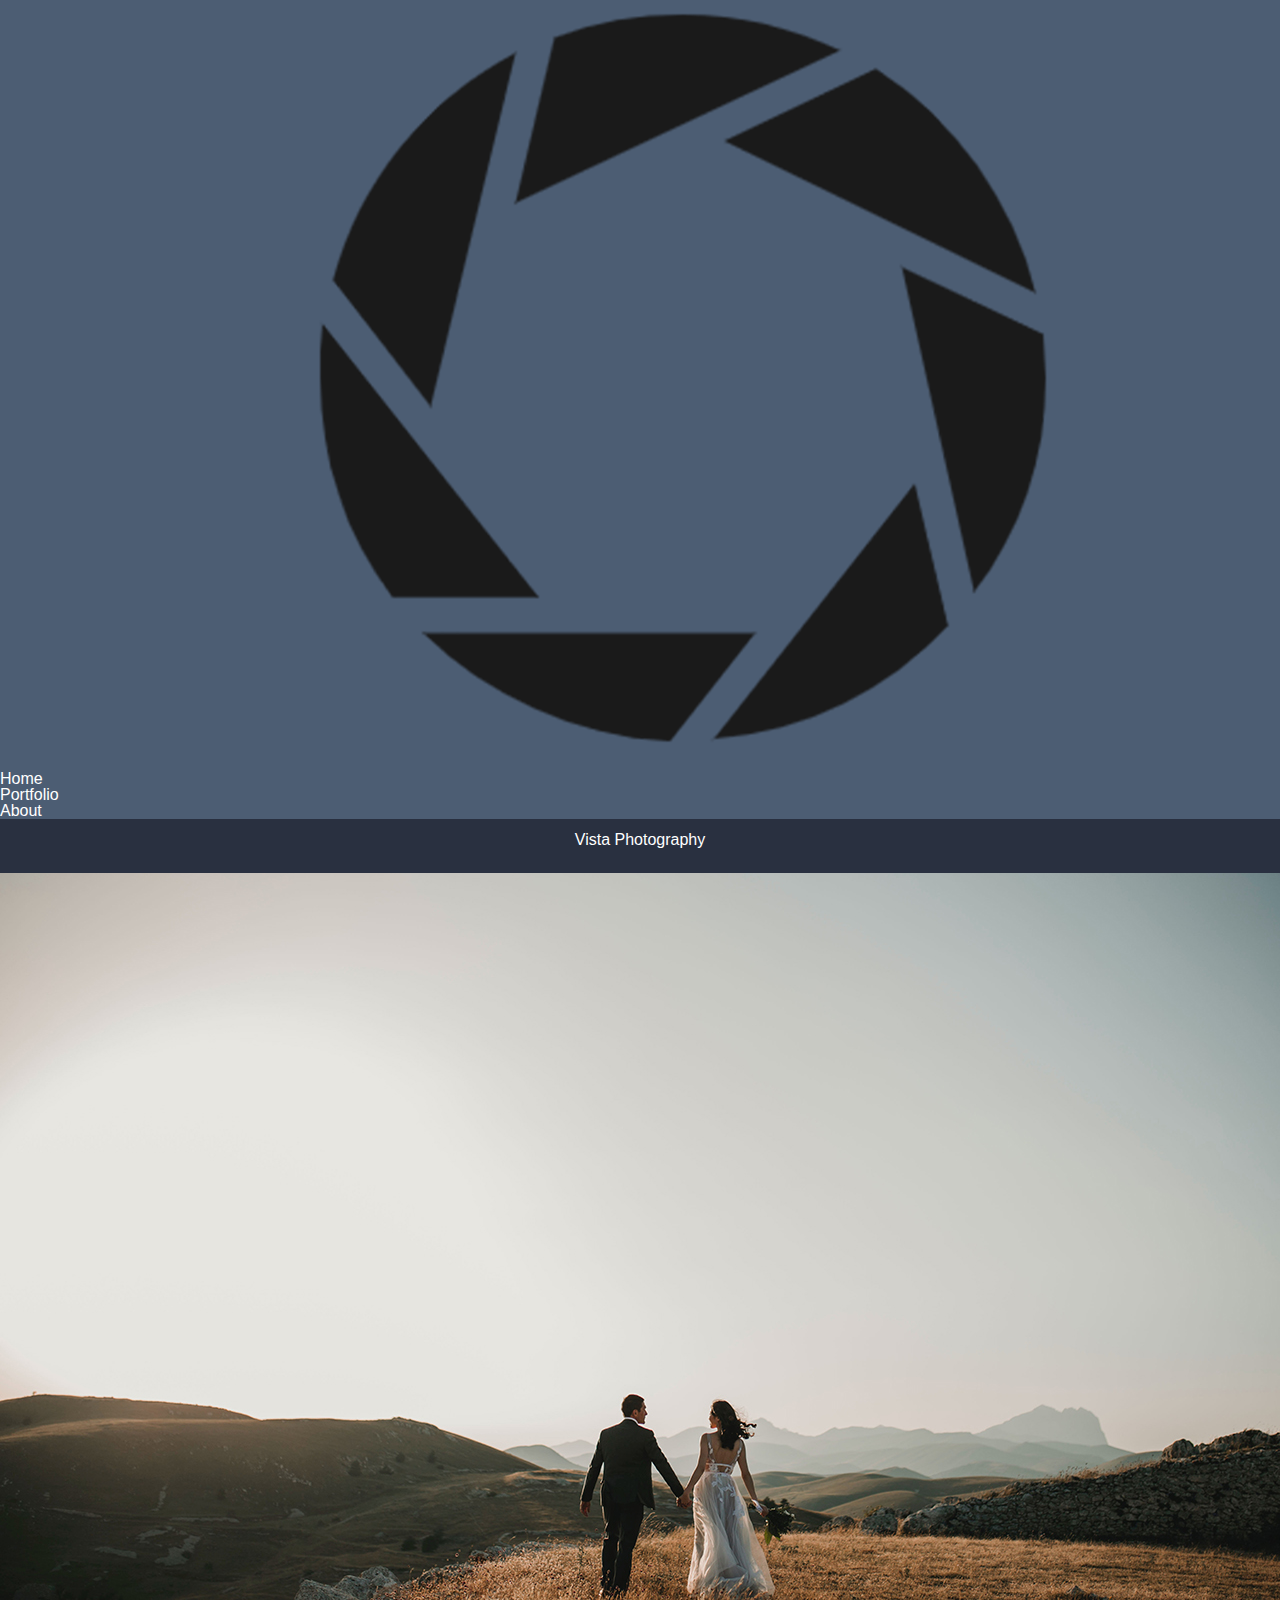
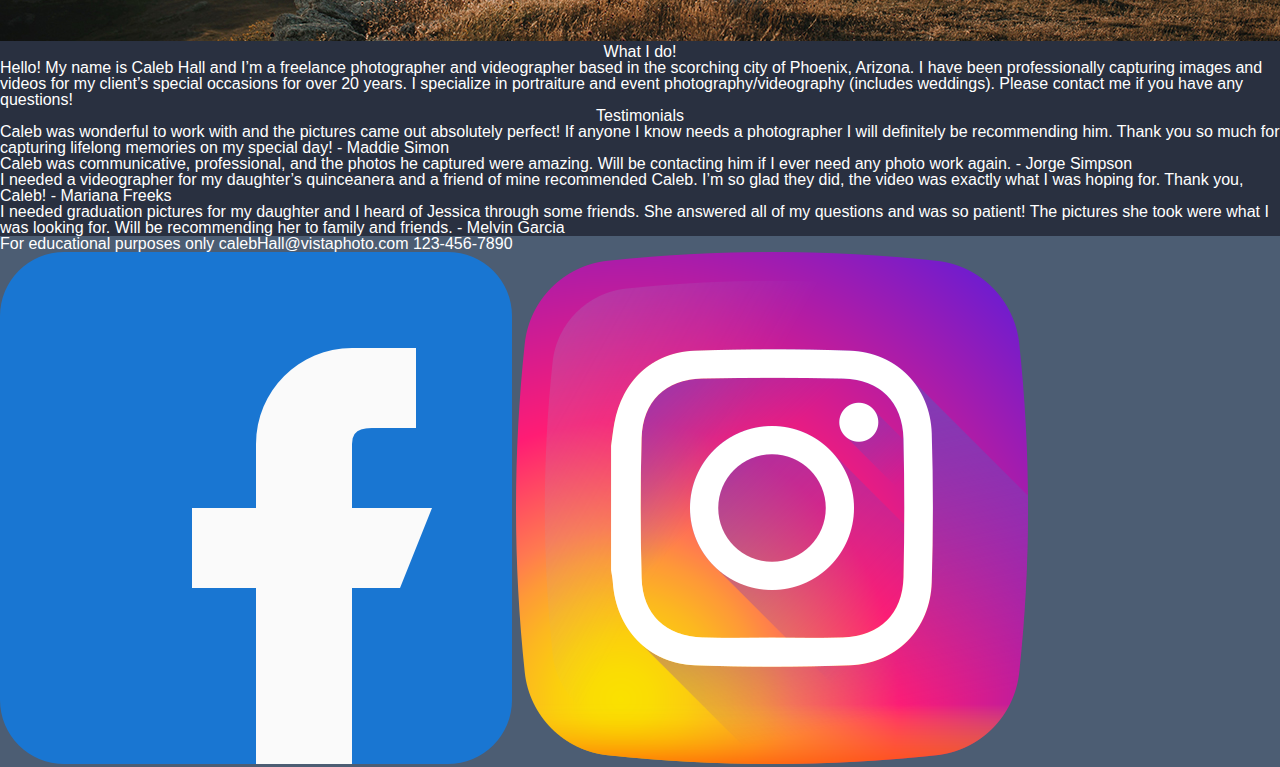
==== vista-photo/index.html @ 182d515e "Add files via upload" ====
<!DOCTYPE html>
<html lang="en">
  <head>
    <title>Vista Photography</title>
    <meta charset="utf-8" />
    <link rel="stylesheet" href="index.css">
    <meta name="viewport" content="width=device-width, initial-scale=1.0">
    <meta name="author" content="Marc Bernardino" />
    <meta name="description" content="Portfolio website for Responsive website class at arizona state university" />
    <link rel="icon" href="aperture.svg" />
  </head>
  <body>
    <header>
      <a href="index.html"><img src="images/aperture.png" alt="Logo for the company that looks like the blades in the camera that control aperture or how much the lens lets in light." /></a>
      <nav>
        <ul>
          <li><a href="index.html">Home</a></li>
          <li><a href="portfolio.html">Portfolio</a></li>
          <li><a href="about.html">About</a></li>
        </ul>
      </nav>
    </header>
    <main>
      <section id="hero">
        <h1>Vista Photography</h1>
        <img src="images/hero_desktop.jpg" alt="wedding photo overlooking the mountains" />
      </section>
      <section>
        <h2>What I do!</h2>
        <p>
          Hello! My name is Caleb Hall and I’m a freelance photographer and
          videographer based in the scorching city of Phoenix, Arizona. I have
          been professionally capturing images and videos for my client’s special
          occasions for over 20 years. I specialize in portraiture and event
          photography/videography (includes weddings). Please contact me if you
          have any questions!
        </p>
      </section>
      <section id="testimonials">
        <h2>Testimonials</h2>
        <ul>
          <li>
            Caleb was wonderful to work with and the pictures came out absolutely
            perfect! If anyone I know needs a photographer I will definitely be
            recommending him. Thank you so much for capturing lifelong memories on
            my special day! - Maddie Simon
          </li>
          <li>
            Caleb was communicative, professional, and the photos he captured were
            amazing. Will be contacting him if I ever need any photo work again. -
            Jorge Simpson
          </li>
          <li>
            I needed a videographer for my daughter’s quinceanera and a friend of
            mine recommended Caleb. I’m so glad they did, the video was exactly
            what I was hoping for. Thank you, Caleb! - Mariana Freeks
          </li>
          <li>
            I needed graduation pictures for my daughter and I heard of Jessica
            through some friends. She answered all of my questions and was so
            patient! The pictures she took were what I was looking for. Will be
            recommending her to family and friends. - Melvin Garcia
          </li>
        </ul>
      </section>
    </main>
    <footer>
      <p>For educational purposes only calebHall@vistaphoto.com 123-456-7890</p>
      <a href="facebook.com"><img src="images/facebook.png" alt="facebook logo that links to vista photo facebook page"/></a>
      <a href="instagram.com"><img src="images/instagram.png" alt="instagram logo that links to vista photo instagram page"/></a>
    </footer>
  </body>
</html>
---- vista-photo/index.css ----
/* http://meyerweb.com/eric/tools/css/reset/ 
   v2.0 | 20110126
   License: none (public domain)
*/

html, body, div, span, applet, object, iframe,
h1, h2, h3, h4, h5, h6, p, blockquote, pre,
a, abbr, acronym, address, big, cite, code,
del, dfn, em, img, ins, kbd, q, s, samp,
small, strike, strong, sub, sup, tt, var,
b, u, i, center,
dl, dt, dd, ol, ul, li,
fieldset, form, label, legend,
table, caption, tbody, tfoot, thead, tr, th, td,
article, aside, canvas, details, embed, 
figure, figcaption, footer, header, hgroup, 
menu, nav, output, ruby, section, summary,
time, mark, audio, video {
	margin: 0;
	padding: 0;
	border: 0;
	font-size: 100%;
	font: inherit;
	vertical-align: baseline;
}
/* HTML5 display-role reset for older browsers */
article, aside, details, figcaption, figure, 
footer, header, hgroup, menu, nav, section {
	display: block;
}
body {
	line-height: 1;
}
ol, ul {
	list-style: none;
}
blockquote, q {
	quotes: none;
}
blockquote:before, blockquote:after,
q:before, q:after {
	content: '';
	content: none;
}
table {
	border-collapse: collapse;
	border-spacing: 0;
}

/* END OF CSS RESET */

/* START OF GLOBAL STYLES */

* {
	color: white;
}

header {
	background-color: #4C5D73;
	font-family: Oranienbaum, sans-serif;
}

body {
	font-family: arial, sans-serif;
}

li a {
	text-decoration: none;
}

main {
	background-color: #293040;
}

h1 {
	font-family: Oranienbaum, sans-serif;
	text-align: center;
	padding-top: 1%;
	margin-bottom: 2%;
}

h2 {
	text-align: center;
}

footer {
	background-color: #4C5D73;
}

/* END OF GLOBAL STYLES*/

@media (max-width: 500px) {
	/* floated the img to the left. This made it so the nav can be to the right*/
	header img{
		float: left;
		height: auto;
		max-width: 20%;
		padding-top: 2%;
	}

	/*Used flexbox to make the nav responsive*/
	nav {
		display: flex;
		font-size: 1.8em;
		padding-top: 5%;
		padding-bottom: 2%;
		justify-content: center;
	}

	/*inline to have the nav horizontal instead of stacking vertically*/
	header nav ul li {
		display: inline;
	}
	
	/*Resized img and made the width 100% of the screen so that the user knows it's the hero*/
	#hero img {
		max-width: 100%;
		height: auto;
	}

	h1 {
		font-size: 2.8em;
		padding-bottom: 1%;
	}

	h2 {
		background-color: #4C5D73;
		font-size: 1.8em;
		padding: 2%;
	}

	p {
		padding: 2.5%;
		font-size: 1.1em;
	}

	#testimonials li {
		padding: 2.5%;
		font-size: 1.1em;
	}

	/*set the footer to flex so the images can be responsive*/
	footer {
		display: flex;
		font-size: .8em;
	}

	footer img {
		max-width: 100%;
		max-height: 50%;
	}
}
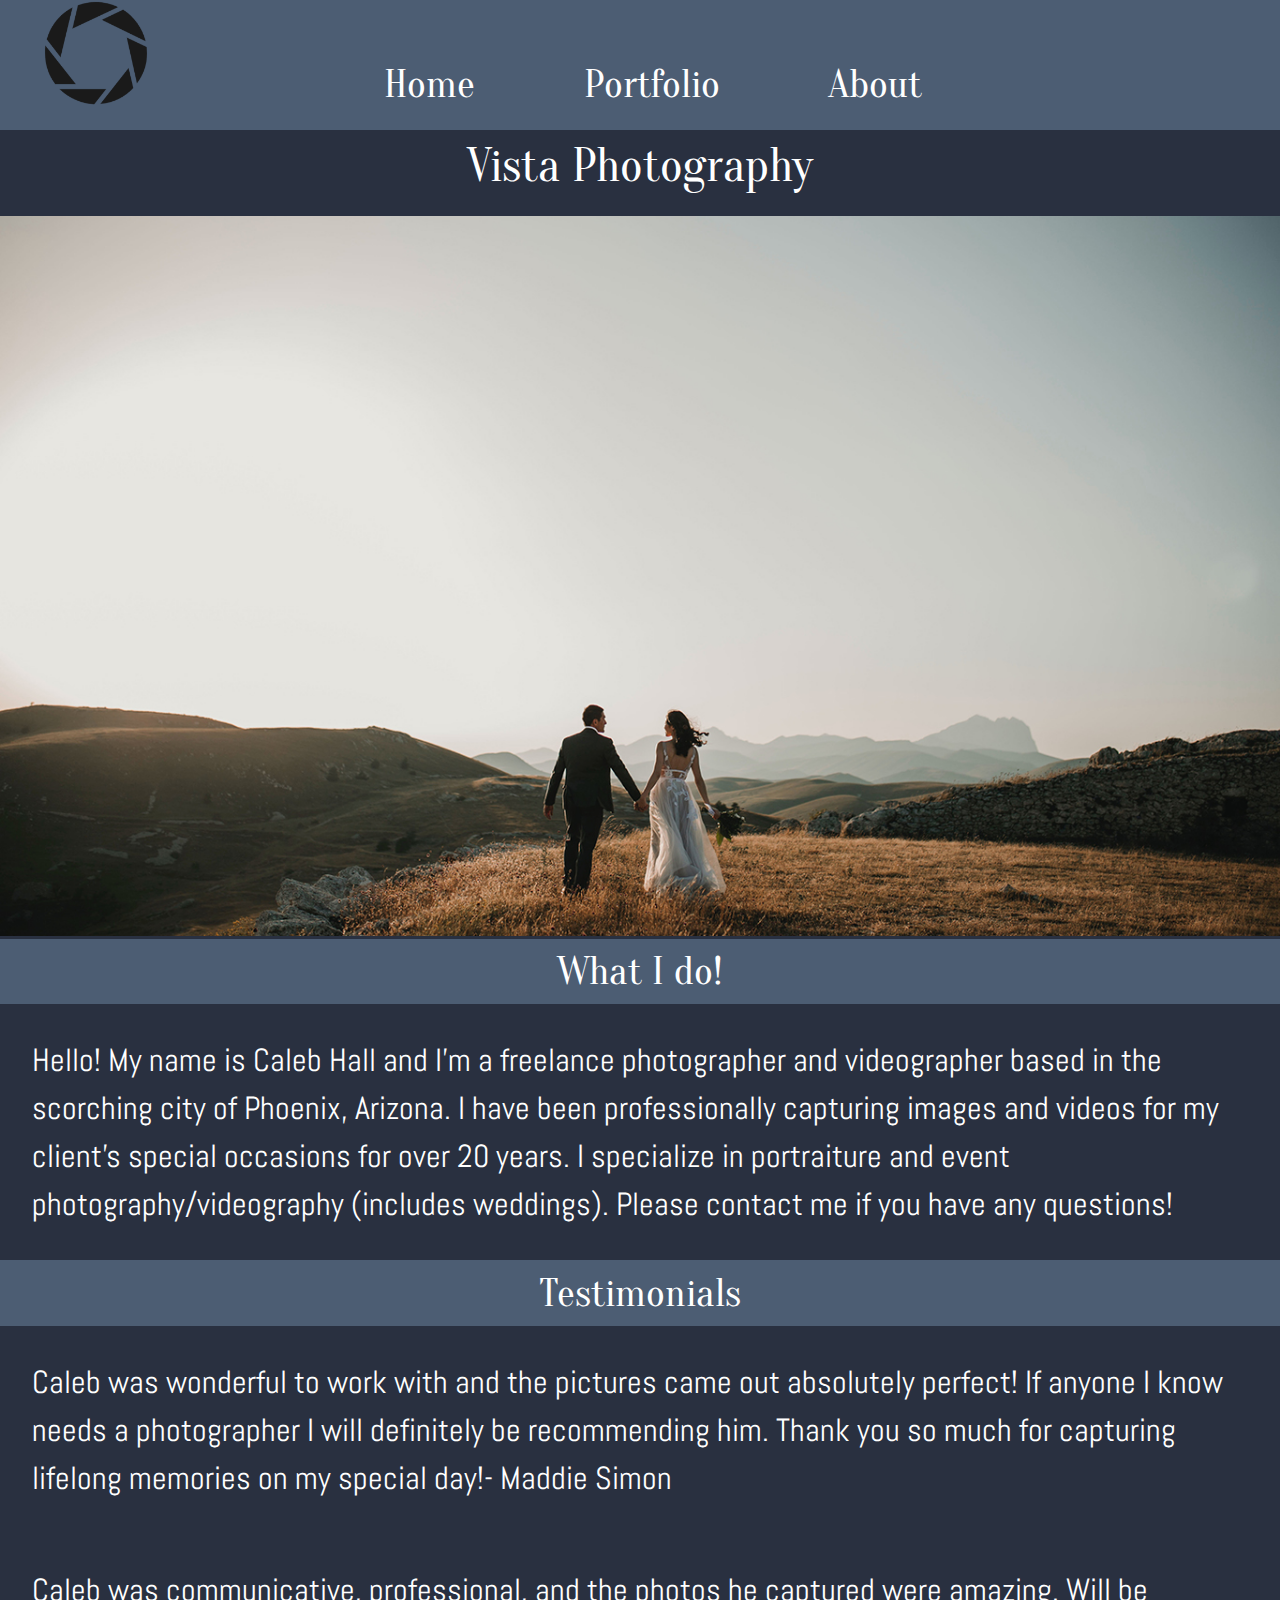
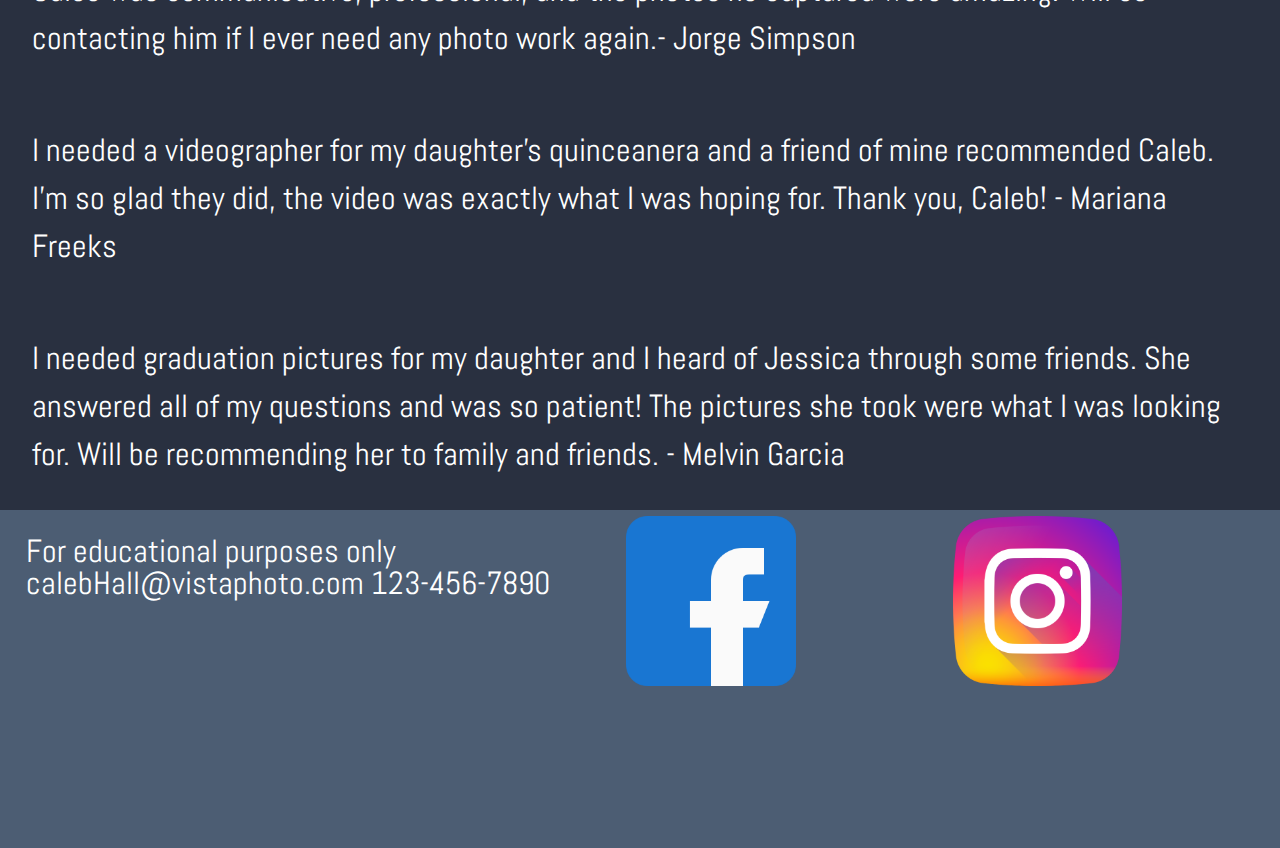
==== commit 0e25f68e: "Add files via upload" ====
--- a/vista-photo/index.html
+++ b/vista-photo/index.html
@@ -2,16 +2,17 @@
 <html lang="en">
   <head>
     <title>Vista Photography</title>
-    <meta charset="utf-8" />
+    <meta charset="utf-8">
+    <link href="https://fonts.googleapis.com/css2?family=Abel&family=Oranienbaum&display=swap" rel="stylesheet"> 
     <link rel="stylesheet" href="index.css">
     <meta name="viewport" content="width=device-width, initial-scale=1.0">
-    <meta name="author" content="Marc Bernardino" />
-    <meta name="description" content="Portfolio website for Responsive website class at arizona state university" />
-    <link rel="icon" href="aperture.svg" />
+    <meta name="author" content="Marc Bernardino">
+    <meta name="description" content="Portfolio website for Responsive website class at arizona state university">
+    <link rel="icon" href="images/aperture.svg">
   </head>
   <body>
     <header>
-      <a href="index.html"><img src="images/aperture.png" alt="Logo for the company that looks like the blades in the camera that control aperture or how much the lens lets in light." /></a>
+      <a href="index.html"><img src="images/aperture.png" alt="Logo for the company that looks like the blades in the camera that control aperture or how much the lens lets in light."></a>
       <nav>
         <ul>
           <li><a href="index.html">Home</a></li>
@@ -23,7 +24,7 @@
     <main>
       <section id="hero">
         <h1>Vista Photography</h1>
-        <img src="images/hero_desktop.jpg" alt="wedding photo overlooking the mountains" />
+        <img src="images/hero_desktop.jpg" alt="wedding photo overlooking the mountains">
       </section>
       <section>
         <h2>What I do!</h2>
@@ -38,34 +39,27 @@
       </section>
       <section id="testimonials">
         <h2>Testimonials</h2>
-        <ul>
-          <li>
-            Caleb was wonderful to work with and the pictures came out absolutely
+            <p><q> Caleb was wonderful to work with and the pictures came out absolutely
             perfect! If anyone I know needs a photographer I will definitely be
             recommending him. Thank you so much for capturing lifelong memories on
-            my special day! - Maddie Simon
-          </li>
-          <li>
-            Caleb was communicative, professional, and the photos he captured were
-            amazing. Will be contacting him if I ever need any photo work again. -
-            Jorge Simpson
-          </li>
-          <li>
-            I needed a videographer for my daughter’s quinceanera and a friend of
+            my special day!</q>- Maddie Simon </p>
+            
+            <p><q> Caleb was communicative, professional, and the photos he captured were
+            amazing. Will be contacting him if I ever need any photo work again.</q>-
+            Jorge Simpson </p>
+            
+            <p><q>I needed a videographer for my daughter’s quinceanera and a friend of
             mine recommended Caleb. I’m so glad they did, the video was exactly
-            what I was hoping for. Thank you, Caleb! - Mariana Freeks
-          </li>
-          <li>
-            I needed graduation pictures for my daughter and I heard of Jessica
+            what I was hoping for. Thank you, Caleb!</q> - Mariana Freeks</p>
+
+            <p><q>I needed graduation pictures for my daughter and I heard of Jessica
             through some friends. She answered all of my questions and was so
             patient! The pictures she took were what I was looking for. Will be
-            recommending her to family and friends. - Melvin Garcia
-          </li>
-        </ul>
+            recommending her to family and friends.</q> - Melvin Garcia</p>
       </section>
     </main>
     <footer>
-      <p>For educational purposes only calebHall@vistaphoto.com 123-456-7890</p>
+      <address>For educational purposes only calebHall@vistaphoto.com 123-456-7890</address>
       <a href="facebook.com"><img src="images/facebook.png" alt="facebook logo that links to vista photo facebook page"/></a>
       <a href="instagram.com"><img src="images/instagram.png" alt="instagram logo that links to vista photo instagram page"/></a>
     </footer>
--- a/vista-photo/index.css
+++ b/vista-photo/index.css
@@ -61,7 +61,7 @@
 }
 
 body {
-	font-family: arial, sans-serif;
+	font-family: abel, sans-serif;
 }
 
 li a {
@@ -80,6 +80,12 @@
 }
 
 h2 {
+	font-family: Oranienbaum, sans-serif;
+	text-align: center;
+}
+
+h3 {
+	font-family: Oranienbaum, sans-serif;
 	text-align: center;
 }
 
@@ -89,7 +95,7 @@
 
 /* END OF GLOBAL STYLES*/
 
-@media (max-width: 500px) {
+@media screen and (min-width: 320px) and (max-width: 420px) {
 	/* floated the img to the left. This made it so the nav can be to the right*/
 	header img{
 		float: left;
@@ -98,13 +104,33 @@
 		padding-top: 2%;
 	}
 
+	main img {
+		width: 100%;
+	}
+
+	#portfolio img {
+		width: 100%;
+	}
+
+	#video {
+		padding-bottom: 3%;
+	}
+	
+	video {
+		width: 100%;
+	}
+
 	/*Used flexbox to make the nav responsive*/
 	nav {
 		display: flex;
-		font-size: 1.8em;
+		font-size: 1.6em;
 		padding-top: 5%;
-		padding-bottom: 2%;
+		padding-bottom: 2.5%;
 		justify-content: center;
+	}
+
+	nav a {
+		padding-right: 4px;
 	}
 
 	/*inline to have the nav horizontal instead of stacking vertically*/
@@ -119,8 +145,12 @@
 	}
 
 	h1 {
-		font-size: 2.8em;
+		font-size: 2.1em;
 		padding-bottom: 1%;
+	}
+
+	p, q {
+		line-height: 1.5;
 	}
 
 	h2 {
@@ -129,12 +159,44 @@
 		padding: 2%;
 	}
 
+	#portfolio h2 {
+		background-color: #5e6d8c;
+	}
+
+	h3 {
+		font-size: 1.4em;
+		padding: 2%;
+	}
+
 	p {
 		padding: 2.5%;
 		font-size: 1.1em;
 	}
 
-	#testimonials li {
+	#testimonials p {
+		padding: 2.5%;
+		font-size: 1.1em;
+	}
+
+	form {
+		box-sizing: border-box;
+		padding-left: 2.5%;
+		padding-top: 2%;
+		padding-bottom: 3%;
+	}
+
+	label {
+		background-color: yellow;
+	}
+
+	input {
+		width: 87%;
+		padding: 2%;
+		margin-bottom: 2%;
+		background-color: yellowgreen;
+	}
+
+	#form li {
 		padding: 2.5%;
 		font-size: 1.1em;
 	}
@@ -149,4 +211,250 @@
 		max-width: 100%;
 		max-height: 50%;
 	}
+}
+
+@media screen and (min-width: 421px) and (max-width: 900px) {
+	/* floated the img to the left. This made it so the nav can be to the right*/
+	header img {
+		float: left;
+		height: auto;
+		max-width: 18%;
+		padding-top: 2%;
+	}
+
+	main img {
+		width: 100%;
+	}
+
+	#portfolio img {
+		width: 100%;
+	}
+
+	#video {
+		padding-bottom: 3%;
+	}
+
+	video {
+		width: 100%;
+	}
+
+	/*Used flexbox to make the nav responsive*/
+	nav {
+		font-size: 2em;
+		padding-top: 5%;
+		padding-bottom: 4%;
+		margin-left: 33%;
+	}
+
+	nav a {
+		padding-right: 4px;
+	}
+
+	/*inline to have the nav horizontal instead of stacking vertically*/
+	header nav ul li {
+		display: inline;
+	}
+
+	/*Resized img and made the width 100% of the screen so that the user knows it's the hero*/
+	#hero img {
+		max-width: 100%;
+		height: auto;
+	}
+
+	h1 {
+		font-size: 2.5em;
+		padding-bottom: 1%;
+		text-align: center;
+	}
+
+	p,
+	q {
+		line-height: 1.5;
+	}
+
+	h2 {
+		background-color: #4C5D73;
+		font-size: 1.8em;
+		padding: 2%;
+	}
+
+	#portfolio h2 {
+		background-color: #5e6d8c;
+	}
+
+	h3 {
+		font-size: 1.4em;
+		padding: 2%;
+	}
+
+	p {
+		padding: 2.5%;
+		font-size: 1.1em;
+	}
+
+	#testimonials li {
+		padding: 2.5%;
+		font-size: 1.1em;
+	}
+
+	form {
+		box-sizing: border-box;
+		padding-left: 2.5%;
+		padding-top: 2%;
+		padding-bottom: 3%;
+	}
+
+	label {
+		background-color: yellow;
+	}
+
+	input {
+		width: 87%;
+		padding: 2%;
+		margin-bottom: 2%;
+		background-color: yellowgreen;
+	}
+
+	#form li {
+		padding: 2.5%;
+		font-size: 1.1em;
+	}
+
+	/*set the footer to flex so the images can be responsive*/
+	footer {
+		display: flex;
+		font-size: 1em;
+	}
+
+	address {
+		margin-right: 10%;
+	}
+
+	footer img {
+		max-width: 100%;
+		max-height: 50%;
+		padding: 1%;
+	}
+}
+
+@media screen and (min-width: 901px) {
+	/* floated the img to the left. This made it so the nav can be to the right*/
+	header img {
+		float: left;
+		height: auto;
+		width: 15%;
+	}
+
+	main img {
+		width: 100%;
+	}
+
+	#portfolio img {
+		width: 100%;
+	}
+
+	#video {
+		padding-bottom: 3%;
+	}
+
+	video {
+		width: 100%;
+	}
+
+	/*Used flexbox to make the nav responsive*/
+	nav {
+		font-size: 2.5em;
+		padding-top: 5%;
+		padding-bottom: 2%;
+		margin-left: 30%;
+	}
+
+	nav a {
+		padding-right: 1%;
+	}
+
+	/*inline to have the nav horizontal instead of stacking vertically*/
+	header nav ul li {
+		display: inline;
+		padding-right: 10%;
+	}
+
+	/*Resized img and made the width 100% of the screen so that the user knows it's the hero*/
+	#hero img {
+		max-width: 100%;
+	}
+
+	h1 {
+		font-size: 3em;
+	}
+
+	p,q {
+		line-height: 1.5;
+	}
+
+	h2 {
+		background-color: #4C5D73;
+		font-size: 2.5em;
+		padding: 1%;
+	}
+
+	#portfolio h2 {
+		background-color: #5e6d8c;
+	}
+
+	h3 {
+		font-size: 2em;
+		padding: 2%;
+	}
+
+	p {
+		padding: 2.5%;
+		font-size: 2em;
+	}
+
+	#testimonials li {
+		padding: 2.5%;
+		font-size: 2em;
+	}
+
+	form {
+		box-sizing: border-box;
+		padding-left: 2.5%;
+		padding-top: 2%;
+		padding-bottom: 3%;
+	}
+
+	label {
+		background-color: yellow;
+	}
+
+	input {
+		width: 87%;
+		padding: 2%;
+		margin-bottom: 2%;
+		background-color: yellowgreen;
+	}
+
+	#form li {
+		padding: 2.5%;
+		font-size: 2em;
+	}
+
+	/*set the footer to flex so the images can be responsive*/
+	footer {
+		display: flex;
+		font-size: 2em;
+	}
+
+	address {
+		margin-right: 2%;
+		padding-left: 2%;
+		padding-top: 2%;
+	}
+
+	footer img {
+		max-width: 100%;
+		max-height: 50%;
+		padding-top: 2%;
+	}
 }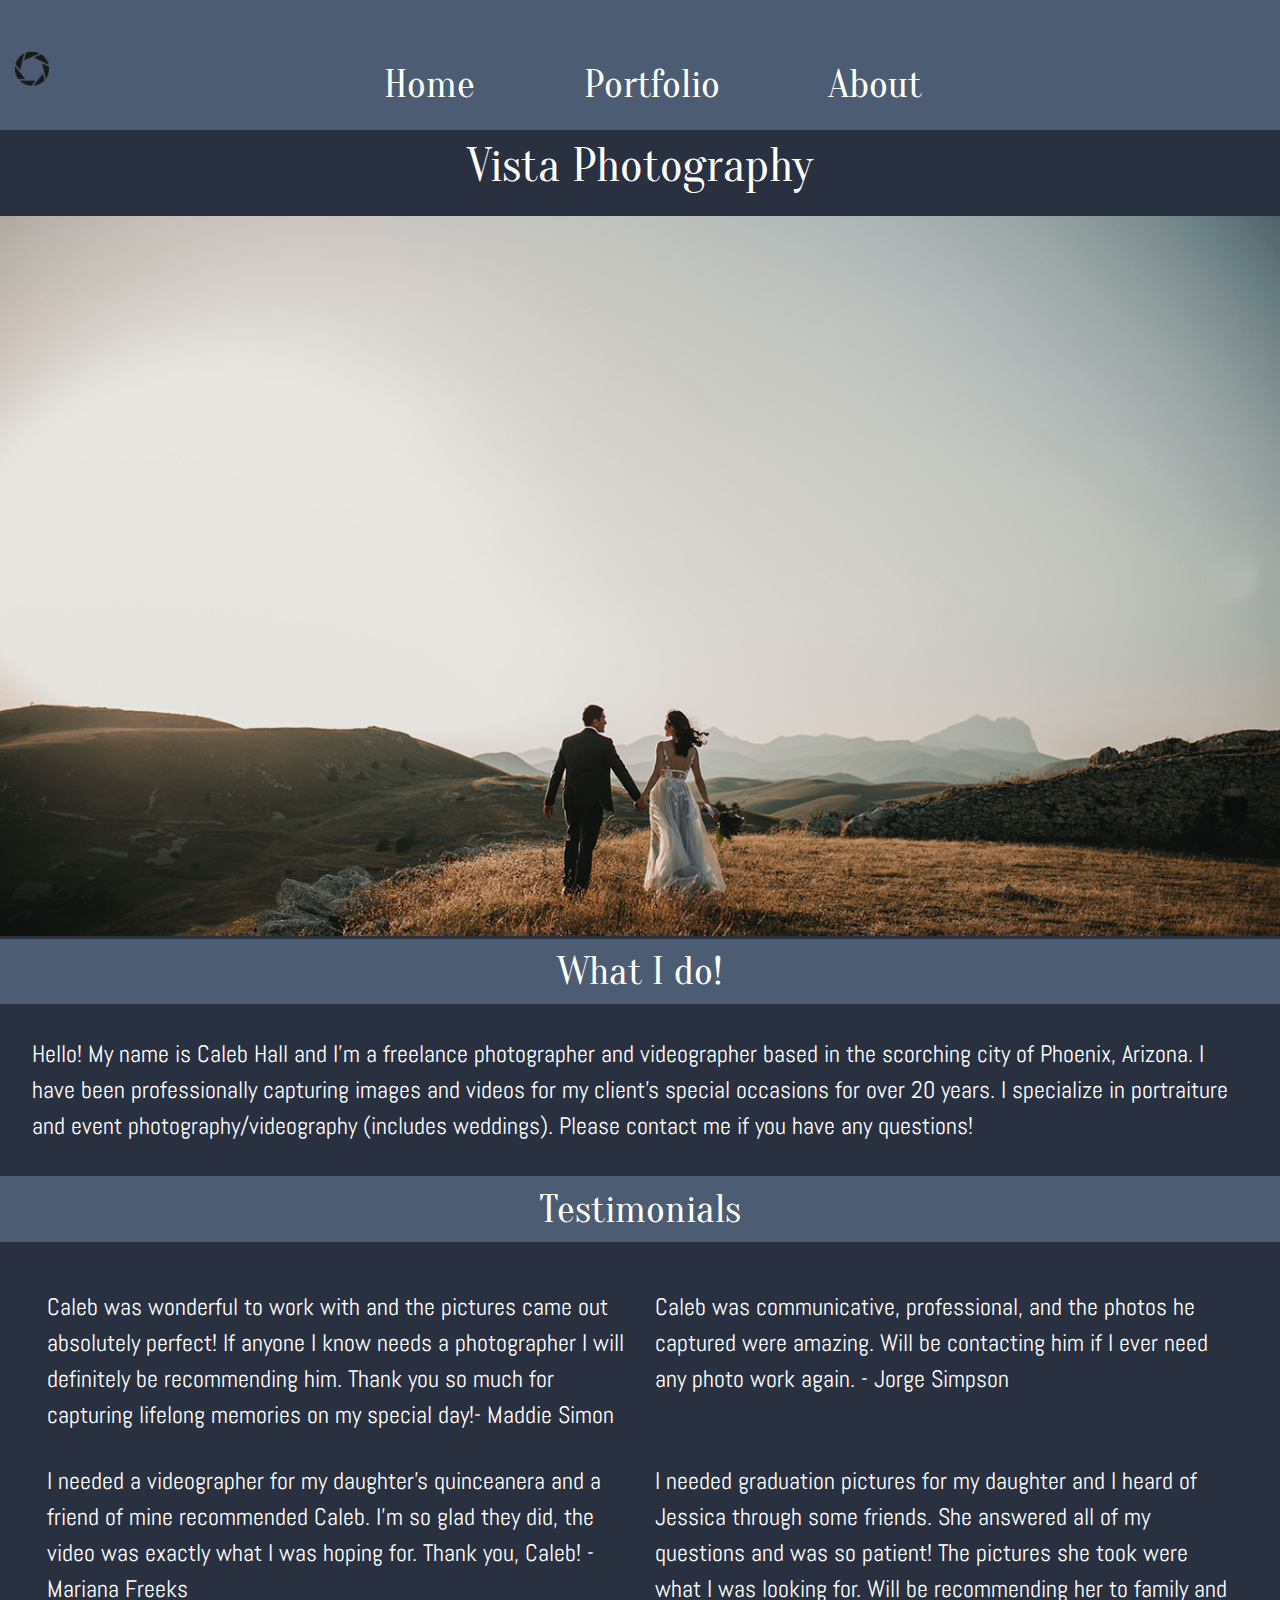
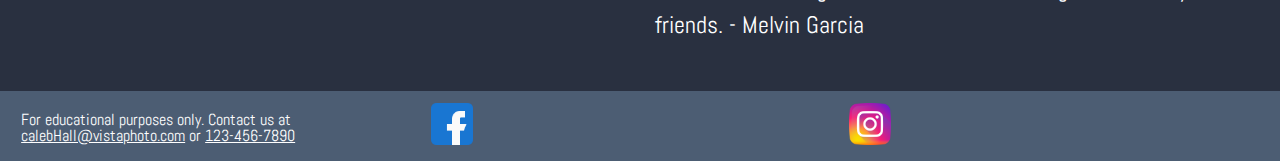
==== commit 8813e67e: "Add files via upload" ====
--- a/vista-photo/index.html
+++ b/vista-photo/index.html
@@ -7,7 +7,7 @@
     <link rel="stylesheet" href="index.css">
     <meta name="viewport" content="width=device-width, initial-scale=1.0">
     <meta name="author" content="Marc Bernardino">
-    <meta name="description" content="Portfolio website for Responsive website class at arizona state university">
+    <meta name="description" content="Portfolio website for responsive website class at Arizona State University">
     <link rel="icon" href="images/aperture.svg">
   </head>
   <body>
@@ -37,31 +37,31 @@
           have any questions!
         </p>
       </section>
+      <h2>Testimonials</h2>
       <section id="testimonials">
-        <h2>Testimonials</h2>
-            <p><q> Caleb was wonderful to work with and the pictures came out absolutely
+            <q> Caleb was wonderful to work with and the pictures came out absolutely
             perfect! If anyone I know needs a photographer I will definitely be
             recommending him. Thank you so much for capturing lifelong memories on
-            my special day!</q>- Maddie Simon </p>
+            my special day!- Maddie Simon</q>
             
-            <p><q> Caleb was communicative, professional, and the photos he captured were
-            amazing. Will be contacting him if I ever need any photo work again.</q>-
-            Jorge Simpson </p>
+            <q> Caleb was communicative, professional, and the photos he captured were
+            amazing. Will be contacting him if I ever need any photo work again. -
+            Jorge Simpson </q>
             
-            <p><q>I needed a videographer for my daughter’s quinceanera and a friend of
+            <q>I needed a videographer for my daughter’s quinceanera and a friend of
             mine recommended Caleb. I’m so glad they did, the video was exactly
-            what I was hoping for. Thank you, Caleb!</q> - Mariana Freeks</p>
+            what I was hoping for. Thank you, Caleb! - Mariana Freeks</q>
 
-            <p><q>I needed graduation pictures for my daughter and I heard of Jessica
+            <q>I needed graduation pictures for my daughter and I heard of Jessica
             through some friends. She answered all of my questions and was so
             patient! The pictures she took were what I was looking for. Will be
-            recommending her to family and friends.</q> - Melvin Garcia</p>
+            recommending her to family and friends. - Melvin Garcia</q>
       </section>
     </main>
     <footer>
-      <address>For educational purposes only calebHall@vistaphoto.com 123-456-7890</address>
-      <a href="facebook.com"><img src="images/facebook.png" alt="facebook logo that links to vista photo facebook page"/></a>
-      <a href="instagram.com"><img src="images/instagram.png" alt="instagram logo that links to vista photo instagram page"/></a>
-    </footer>
+      <address>For educational purposes only. Contact us at <a href="mailto:calebhall@vistaphoto.com">calebHall@vistaphoto.com</a> or <a href="tel:123-456-7890">123-456-7890</a></address>
+      <a href="facebook.com"><img src="images/facebook.png" alt="facebook logo that links to vista photo facebook page"></a>
+      <a href="instagram.com"><img src="images/instagram.png" alt="instagram logo that links to vista photo instagram page"></a>
+	  </footer>
   </body>
 </html>
--- a/vista-photo/index.css
+++ b/vista-photo/index.css
@@ -53,6 +53,7 @@
 
 * {
 	color: white;
+	box-sizing: border-box;
 }
 
 header {
@@ -149,10 +150,6 @@
 		padding-bottom: 1%;
 	}
 
-	p, q {
-		line-height: 1.5;
-	}
-
 	h2 {
 		background-color: #4C5D73;
 		font-size: 1.8em;
@@ -171,46 +168,73 @@
 	p {
 		padding: 2.5%;
 		font-size: 1.1em;
-	}
-
-	#testimonials p {
+		line-height: 1.5;
+	}
+
+	#testimonials q {
 		padding: 2.5%;
 		font-size: 1.1em;
+		line-height: 1.5;
+		display: grid;
+		grid-template-columns: 1fr;
 	}
 
 	form {
-		box-sizing: border-box;
 		padding-left: 2.5%;
 		padding-top: 2%;
 		padding-bottom: 3%;
 	}
 
-	label {
-		background-color: yellow;
-	}
-
-	input {
-		width: 87%;
-		padding: 2%;
+	select, textarea {
+		width: 80%;
+		padding: 1%;
+		margin-right: 20%;
+		margin-top: 6px;
+		margin-bottom: 1%;
+		color: black;
+	}
+
+	input[type=text] {
+		width: 81%;
+		margin-right: 20%;
+		padding: 1%;
+		color: black;
+		margin-top: 1%;
+		margin-bottom: 1%;
+	}
+
+	input[type=submit] {
+		color: black;
+		padding: .5%;
+	}
+
+	#form li {
+		padding: 2.5%;
+		font-size: 1.1em;
+		line-height: 1.5;
+	}
+
+	#email {
+		margin-right: 40%;
 		margin-bottom: 2%;
-		background-color: yellowgreen;
-	}
-
-	#form li {
-		padding: 2.5%;
-		font-size: 1.1em;
-	}
-
-	/*set the footer to flex so the images can be responsive*/
+	}
+
 	footer {
-		display: flex;
-		font-size: .8em;
-	}
+			font-size: 1em;
+			padding: 1%;
+		}
+
+	address {
+			margin-right: 2%;
+			padding-left: 2%;
+			padding-top: 2%;
+			width: 100%;
+		}
 
 	footer img {
-		max-width: 100%;
-		max-height: 50%;
-	}
+			max-width: 10%;
+			padding: 2%;
+		}
 }
 
 @media screen and (min-width: 421px) and (max-width: 900px) {
@@ -247,7 +271,7 @@
 	}
 
 	nav a {
-		padding-right: 4px;
+		padding-right: 1%;
 	}
 
 	/*inline to have the nav horizontal instead of stacking vertically*/
@@ -267,11 +291,6 @@
 		text-align: center;
 	}
 
-	p,
-	q {
-		line-height: 1.5;
-	}
-
 	h2 {
 		background-color: #4C5D73;
 		font-size: 1.8em;
@@ -282,86 +301,130 @@
 		background-color: #5e6d8c;
 	}
 
+	.wrapper {
+		display: grid;
+		grid-template-columns: [first] 1fr [second] 1fr;
+	}
+
+	#video {
+		display: grid;
+		grid-template-columns: 1fr 1fr;
+	}
+
 	h3 {
 		font-size: 1.4em;
 		padding: 2%;
 	}
 
 	p {
-		padding: 2.5%;
-		font-size: 1.1em;
+		line-height: 1.5;
+		font-size: 1.3em;
+		padding: 2.5%;
+	}
+
+	#testimonials q {
+		display: grid;
+		grid-template-columns: 1fr;
+		padding: 2.5%;
+		line-height: 1.5;
+		font-size: 1.3em;
 	}
 
 	#testimonials li {
 		padding: 2.5%;
-		font-size: 1.1em;
+		font-size: 1.3em;
+		display: grid;
 	}
 
 	form {
-		box-sizing: border-box;
 		padding-left: 2.5%;
 		padding-top: 2%;
 		padding-bottom: 3%;
 	}
 
-	label {
-		background-color: yellow;
-	}
-
-	input {
-		width: 87%;
-		padding: 2%;
+	select, textarea {
+		width: 80%;
+		padding: 1%;
+		margin-right: 20%;
+		margin-top: 6px;
+		margin-bottom: 1%;
+		color: black;
+	}
+
+	input[type=text] {
+		width: 80%;
+		margin-right: 20%;
+		padding: 1%;
+		color: black;
+		margin-top: 1%;
+		margin-bottom: 1%;
+	}
+
+	input[type=submit] {
+		color: black;
+	}
+
+	#email {
+		margin-right: 80%;
 		margin-bottom: 2%;
-		background-color: yellowgreen;
 	}
 
 	#form li {
 		padding: 2.5%;
 		font-size: 1.1em;
-	}
-
-	/*set the footer to flex so the images can be responsive*/
-	footer {
-		display: flex;
-		font-size: 1em;
-	}
-
-	address {
-		margin-right: 10%;
-	}
-
-	footer img {
-		max-width: 100%;
-		max-height: 50%;
-		padding: 1%;
-	}
+		line-height: 1.5;
+	}
+
+		footer {
+			font-size: 1em;
+			padding: 1%;
+		}
+
+		address {
+			margin-right: 2%;
+			padding-left: 2%;
+			padding-top: 2%;
+			width: 100%;
+		}
+
+		footer img {
+			max-width: 10%;
+			padding: 2%;
+		}
 }
 
 @media screen and (min-width: 901px) {
 	/* floated the img to the left. This made it so the nav can be to the right*/
 	header img {
 		float: left;
-		height: auto;
-		width: 15%;
+		width: 5%;
+		padding-top: 4%;
 	}
 
 	main img {
 		width: 100%;
 	}
 
-	#portfolio img {
-		width: 100%;
+	#caleb {
+		max-width: 80%;
+		max-height: 20%;
+		padding-left: 20%;
+	}
+
+	.wrapper {
+		display: grid;
+		grid-template-columns: [first] 1fr [second] 1fr [third] 1fr;
 	}
 
 	#video {
-		padding-bottom: 3%;
-	}
-
-	video {
-		width: 100%;
-	}
-
-	/*Used flexbox to make the nav responsive*/
+		display: grid;
+		grid-template-columns: 1fr 1fr 1fr;
+	}
+
+	#video video{
+		width: 100%;
+	}
+
 	nav {
 		font-size: 2.5em;
 		padding-top: 5%;
@@ -388,8 +451,22 @@
 		font-size: 3em;
 	}
 
-	p,q {
-		line-height: 1.5;
+	p {
+		line-height: 1.5;
+		font-size: 1.5em;
+		padding: 2.5%;
+	}
+
+	#testimonials q {
+		padding: 2.5%;
+		line-height: 1.5;
+		font-size: 1.5em;
+	}
+
+	#testimonials {
+		display: grid;
+		grid-template-columns: 1fr 1fr;
+		padding: 2.5%
 	}
 
 	h2 {
@@ -407,54 +484,60 @@
 		padding: 2%;
 	}
 
-	p {
+	#testimonials li {
 		padding: 2.5%;
 		font-size: 2em;
 	}
 
-	#testimonials li {
-		padding: 2.5%;
-		font-size: 2em;
-	}
-
 	form {
-		box-sizing: border-box;
 		padding-left: 2.5%;
 		padding-top: 2%;
 		padding-bottom: 3%;
 	}
-
-	label {
-		background-color: yellow;
-	}
-
-	input {
-		width: 87%;
-		padding: 2%;
-		margin-bottom: 2%;
-		background-color: yellowgreen;
+	
+	select, textarea {
+		width: 80%;
+		padding: 1%;
+		margin-right: 20%;
+		margin-top: 6px;
+		margin-bottom: 1%;
+		color: black;
+	}
+
+	input[type=text] {
+		width: 80%;
+		margin-right: 20%;
+		padding: 1%;
+		color: black;
+		margin-top: 1%;
+		margin-bottom: 1%;
+	}
+
+	input[type=submit] {
+		color: black;
+		padding: .5%;
 	}
 
 	#form li {
 		padding: 2.5%;
-		font-size: 2em;
-	}
-
-	/*set the footer to flex so the images can be responsive*/
+		font-size: 1.5em;
+	}
+
 	footer {
-		display: flex;
-		font-size: 2em;
+		font-size: 1em;
+		padding: 1%;
+		display: grid;
+		grid-template-columns: 1fr 1fr 1fr;
 	}
 
 	address {
 		margin-right: 2%;
 		padding-left: 2%;
 		padding-top: 2%;
+		width: 100%;
 	}
 
 	footer img {
-		max-width: 100%;
-		max-height: 50%;
-		padding-top: 2%;
+		max-width: 10%;
 	}
 }